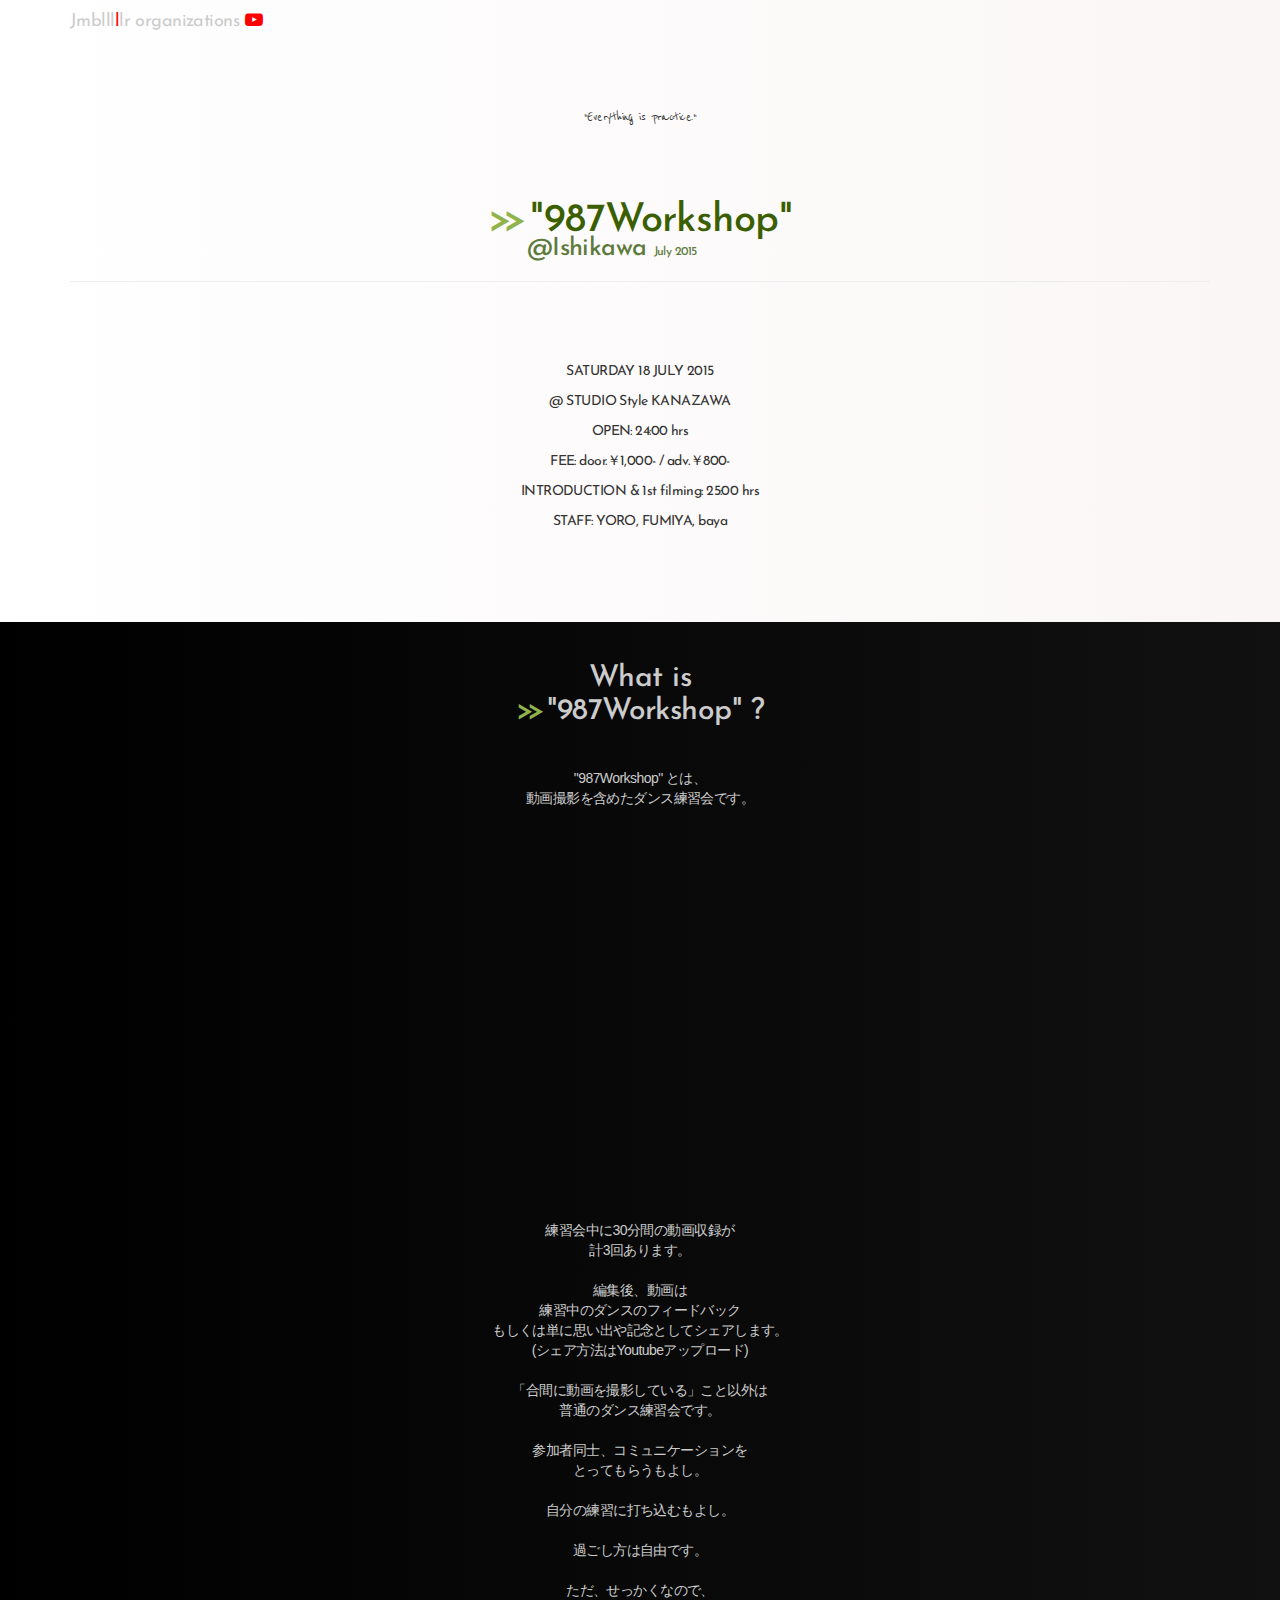
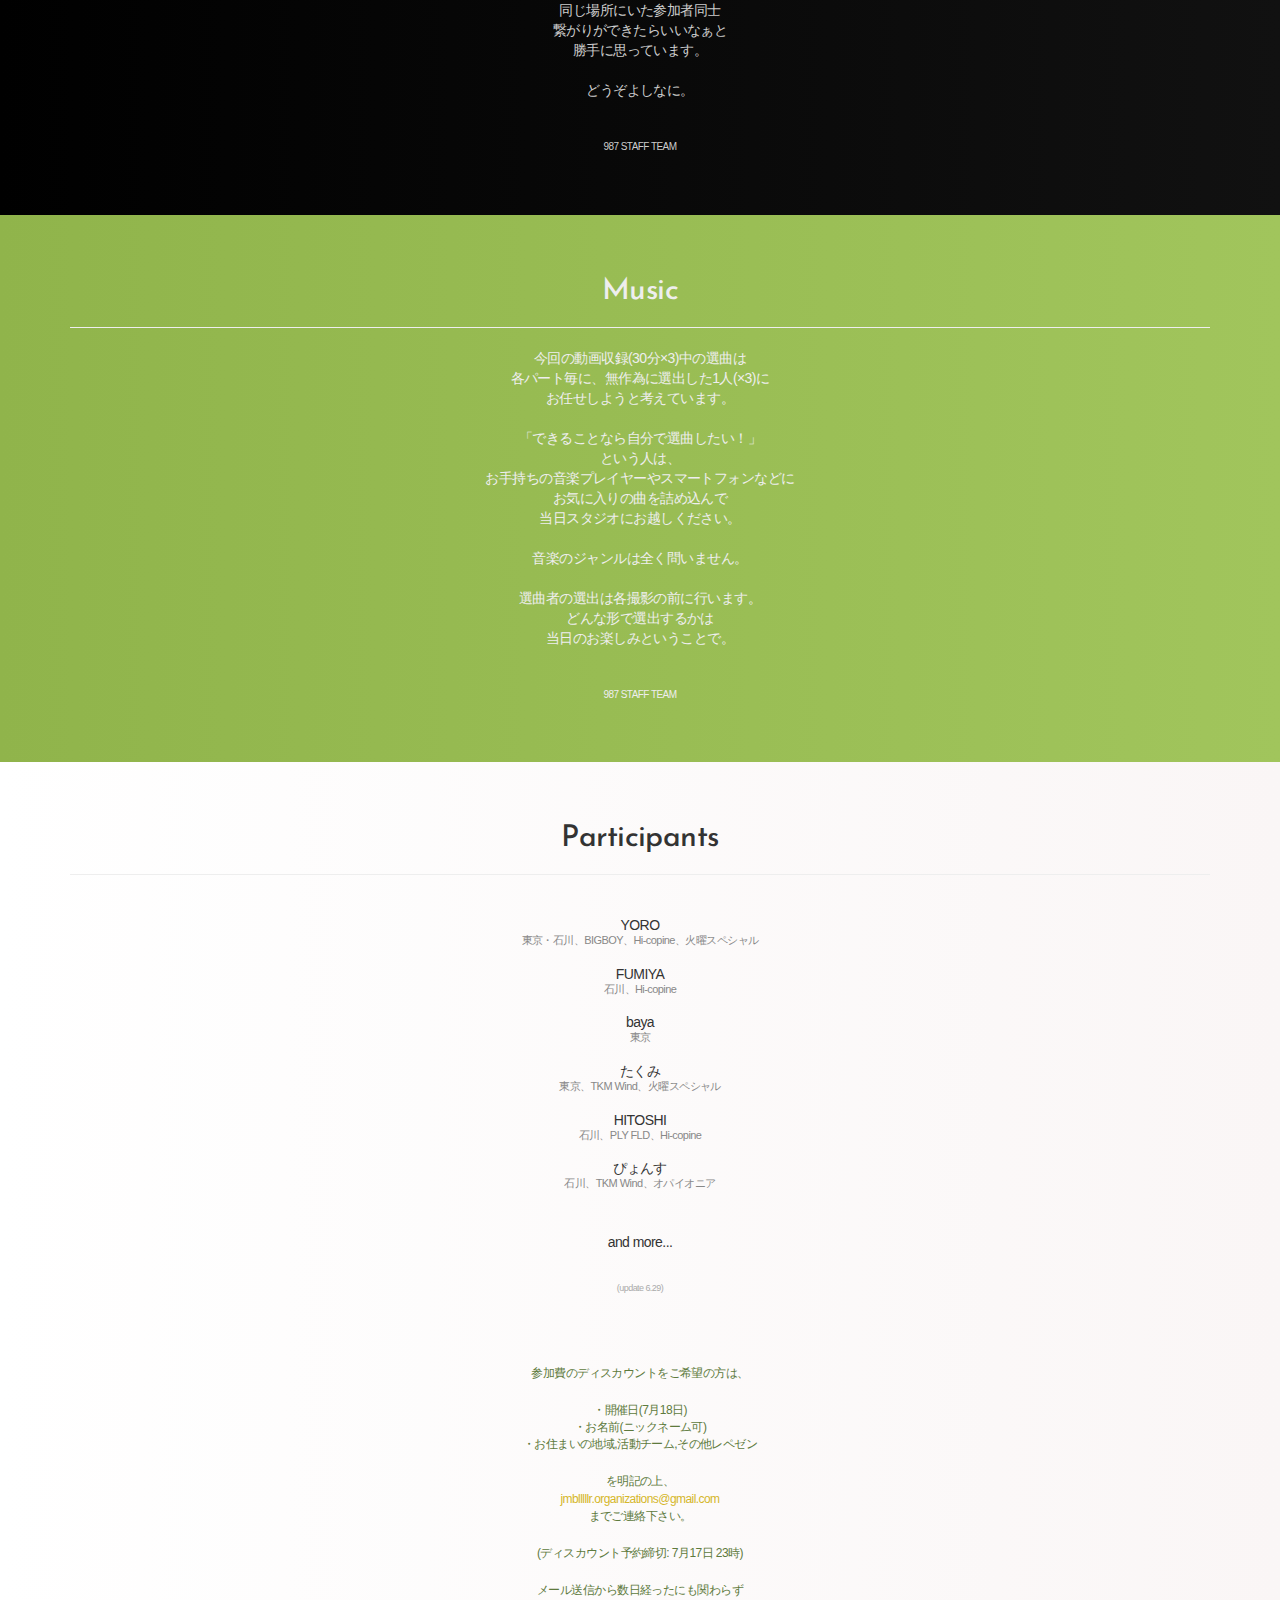
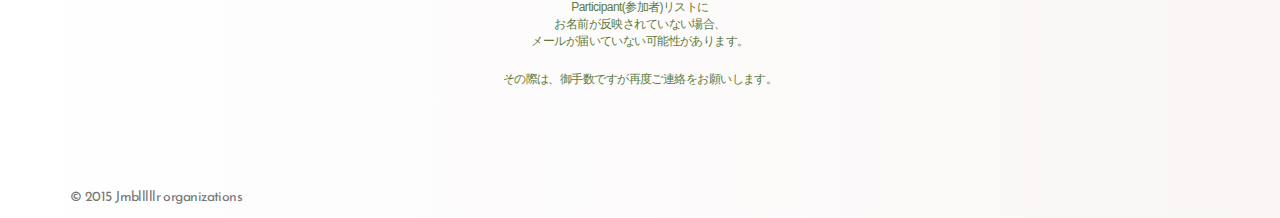
==== index.html @ 5a50b344 "150629" ====
<!DOCTYPE html><html><head><meta name="viewport" content="width-device-width, initial-scale=1, user-scalable=no"><title>&quot;987 Workshop&quot;&nbsp;|&nbsp;Jmblllllr organizations</title><link rel="stylesheet" href="css/main.css"><link href="http://fonts.googleapis.com/css?family=Josefin+Sans" rel="stylesheet" type="text/css"><link href="http://fonts.googleapis.com/css?family=Reenie+Beanie" rel="stylesheet" type="text/css"><link rel="stylesheet" href="//maxcdn.bootstrapcdn.com/font-awesome/4.3.0/css/font-awesome.min.css"><body><div class="nav"><div class="container"><a href="https://www.youtube.com/channel/UCy9WpzE_u7FW1mkBdUQPKEw" target="_blank"><span class="jmblr">Jmblll</span><span class="h-effect">l</span><span class="jmblr">lr organizations&nbsp;</span><span class="h-effect"><i class="fa fa-youtube-play"></i></span></a></div></div><section class="intro"><div class="container"><div class="text-center"><p>"Everything is practice."</p></div></div></section><section class="main"><div class="container"><div class="text-center"><div class="page-header"><h1 class="title1"><span class="grater-than">>></span>&nbsp;"987Workshop"</h1><h1 class="title2">@Ishikawa<span style="font-size: 12px">&nbsp;&nbsp;July 2015</span>&nbsp;&nbsp;&nbsp;&nbsp;&nbsp;&nbsp;&nbsp;&nbsp;&nbsp;&nbsp;&nbsp;&nbsp;&nbsp;</h1></div></div></div></section><section class="overview text-center"><div class="container"><div class="text-center"><p>SATURDAY 18 JULY 2015</p><p>@ STUDIO Style KANAZAWA</p><p>OPEN: 24:00 hrs</p><p>FEE: door.￥1,000- / adv.￥800-</p><p>INTRODUCTION & 1st filming: 25:00 hrs</p><p>STAFF: YORO, FUMIYA, baya</p></div></div></section><section class="about"><div class="container"><div class="text-center"><h2>What is<br><span class="grater-than">>></span> "987Workshop" ?</h2><p>"987Workshop" とは、<br>動画撮影を含めたダンス練習会です。</p><div class="row"><div class="col-md-3 col-sm-3"></div><div class="col-md-6 col-sm-6"><section class="movie"><div class="embed-responsive embed-responsive-16by9"><iframe class="embed-responsive-item" src="//www.youtube.com/embed/CsyxyyUkCqI?rel=0" allowfullscreen></iframe></div></section></div><div class="col-md-3 col-sm-3"></div></div><p>練習会中に30分間の動画収録が<br>計3回あります。<br></p><p>編集後、動画は<br>
練習中のダンスのフィードバック<br>
もしくは単に思い出や記念としてシェアします。<br>
(シェア方法はYoutubeアップロード)</p><p>「合間に動画を撮影している」こと以外は<br>
普通のダンス練習会です。</p><p>参加者同士、コミュニケーションを<br>とってもらうもよし。</p><p>自分の練習に打ち込むもよし。</p><p>過ごし方は自由です。</p><p>ただ、せっかくなので、<br>
同じ場所にいた参加者同士<br>
繋がりができたらいいなぁと<br>
勝手に思っています。</p><p>どうぞよしなに。</p><p style="margin-top: 40px; font-size: 10px">987 STAFF TEAM</p></div></div></section><section class="music"><div class="container"><div class="text-center"><div class="page-header"><h2>Music</h2></div><p>今回の動画収録(30分×3)中の選曲は<br>各パート毎に、無作為に選出した1人(×3)に<br>お任せしようと考えています。</p><p>「できることなら自分で選曲したい！」
<br>という人は、
<br>お手持ちの音楽プレイヤーやスマートフォンなどに
<br>お気に入りの曲を詰め込んで
<br>当日スタジオにお越しください。</p><p>音楽のジャンルは全く問いません。</p><p>選曲者の選出は各撮影の前に行います。
<br>どんな形で選出するかは
<br>当日のお楽しみということで。</p><p style="margin-top: 40px; font-size: 10px">987 STAFF TEAM</p></div></div></section><section class="participants"><div class="container"><div class="text-center"><div class="page-header"><h2>Participants</h2></div><div class="list"><p>YORO<div class="rep">東京・石川、BIGBOY、Hi-copine、火曜スペシャル</div></p><p>FUMIYA<div class="rep">石川、Hi-copine</div></p><p>baya<div class="rep">東京</div></p><p>たくみ<div class="rep">東京、TKM Wind、火曜スペシャル</div></p><p>HITOSHI<div class="rep">石川、PLY FLD、Hi-copine</div></p><p>ぴょんす<div class="rep">石川、TKM Wind、オパイオニア</div></p></div><p class="andmore">and more...</p><p class="update">(update 6.29)</p></div></div></section><section class="discount"><div class="container"><div class="text-center"><div>参加費のディスカウントをご希望の方は、</div><div class="mail">・開催日(7月18日)<br>・お名前(ニックネーム可)<br>・お住まいの地域,活動チーム,その他レペゼン</div><div>を明記の上、</div><div class="mailadd">jmblllllr.organizations@gmail.com</div><div>までご連絡下さい。</div><div class="mail">(ディスカウント予約締切: 7月17日 23時)</div><div>メール送信から数日経ったにも関わらず</div><div>Participant(参加者)リストに</div><div>お名前が反映されていない場合、</div><div>メールが届いていない可能性があります。</div><div class="mail">その際は、御手数ですが再度ご連絡をお願いします。</div></div></div></section><script src="js/jquery.min.js"></script><script src="js/bootstrap.min.js"></script><script src="js/custom.js"></script><footer class="footer"><div class="container"><p class="text-muted">&copy; 2015 Jmblllllr organizations</p></div></footer></body></head></html>
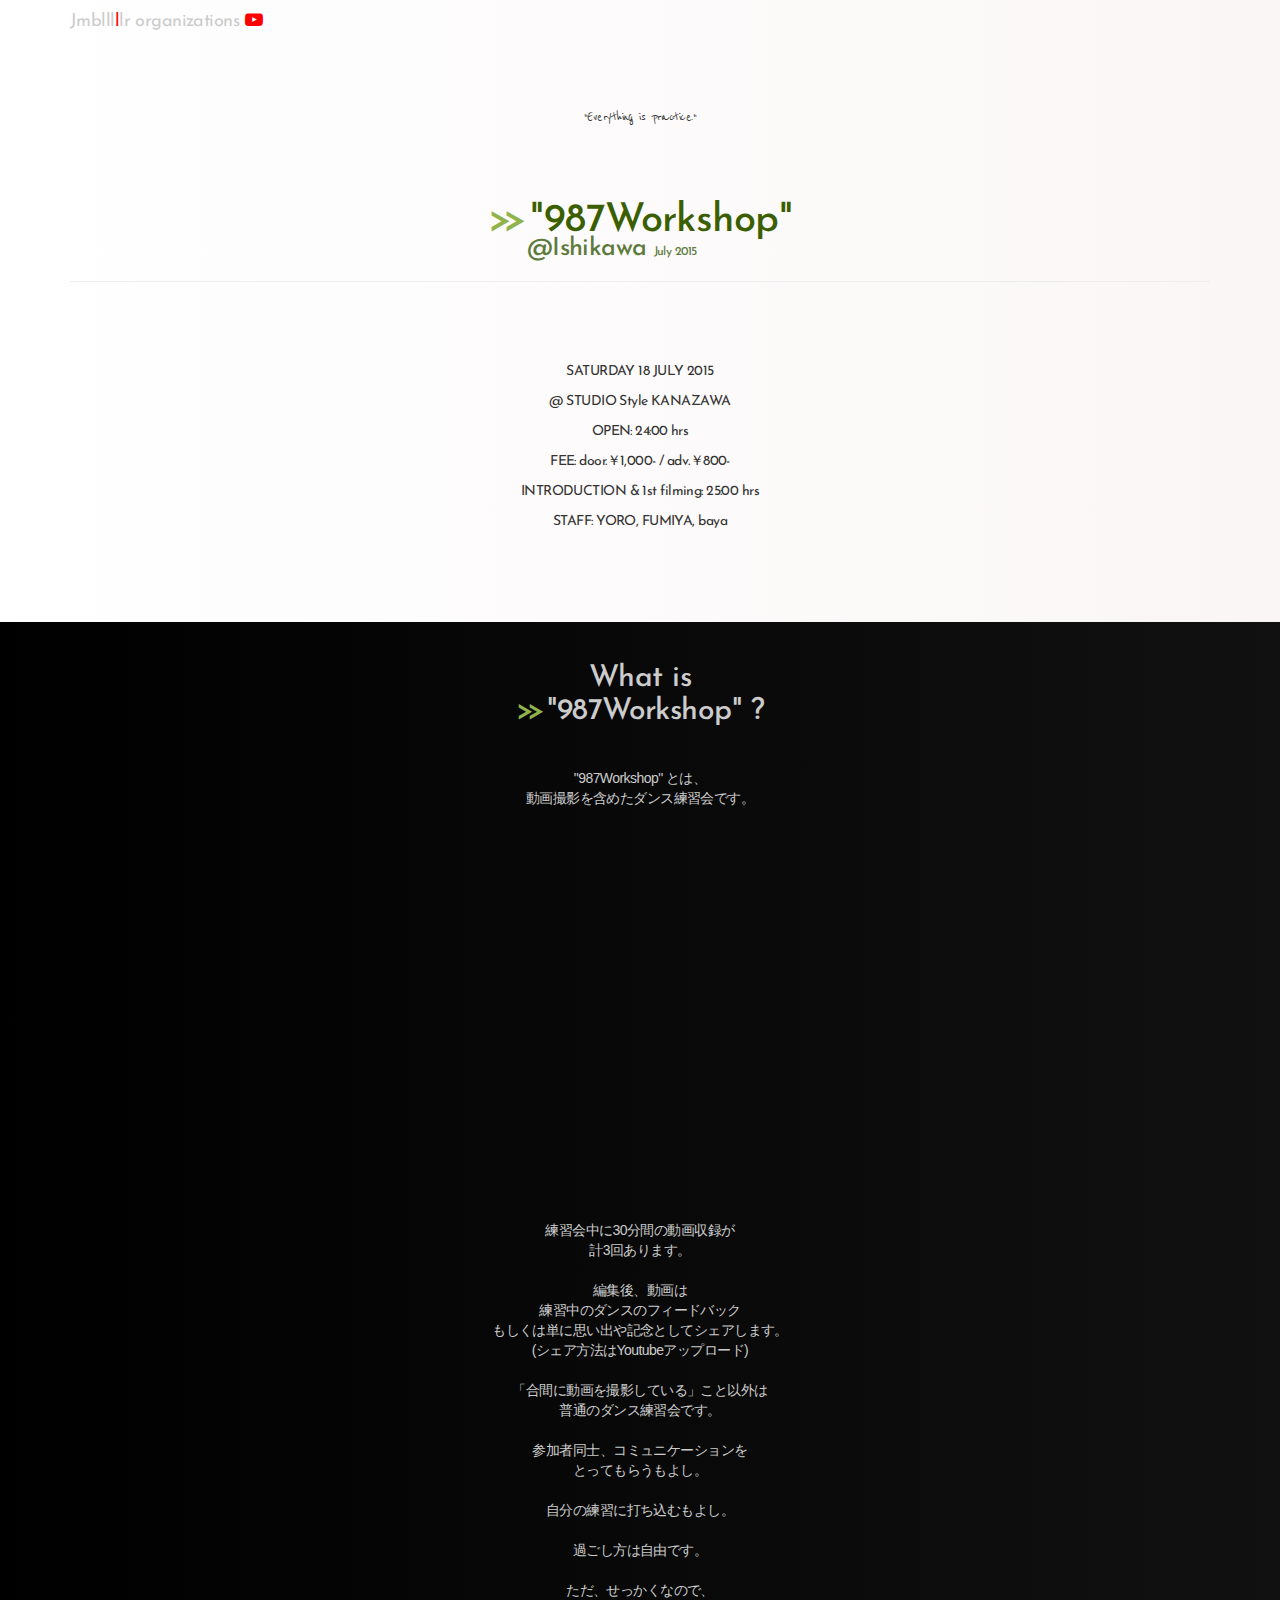
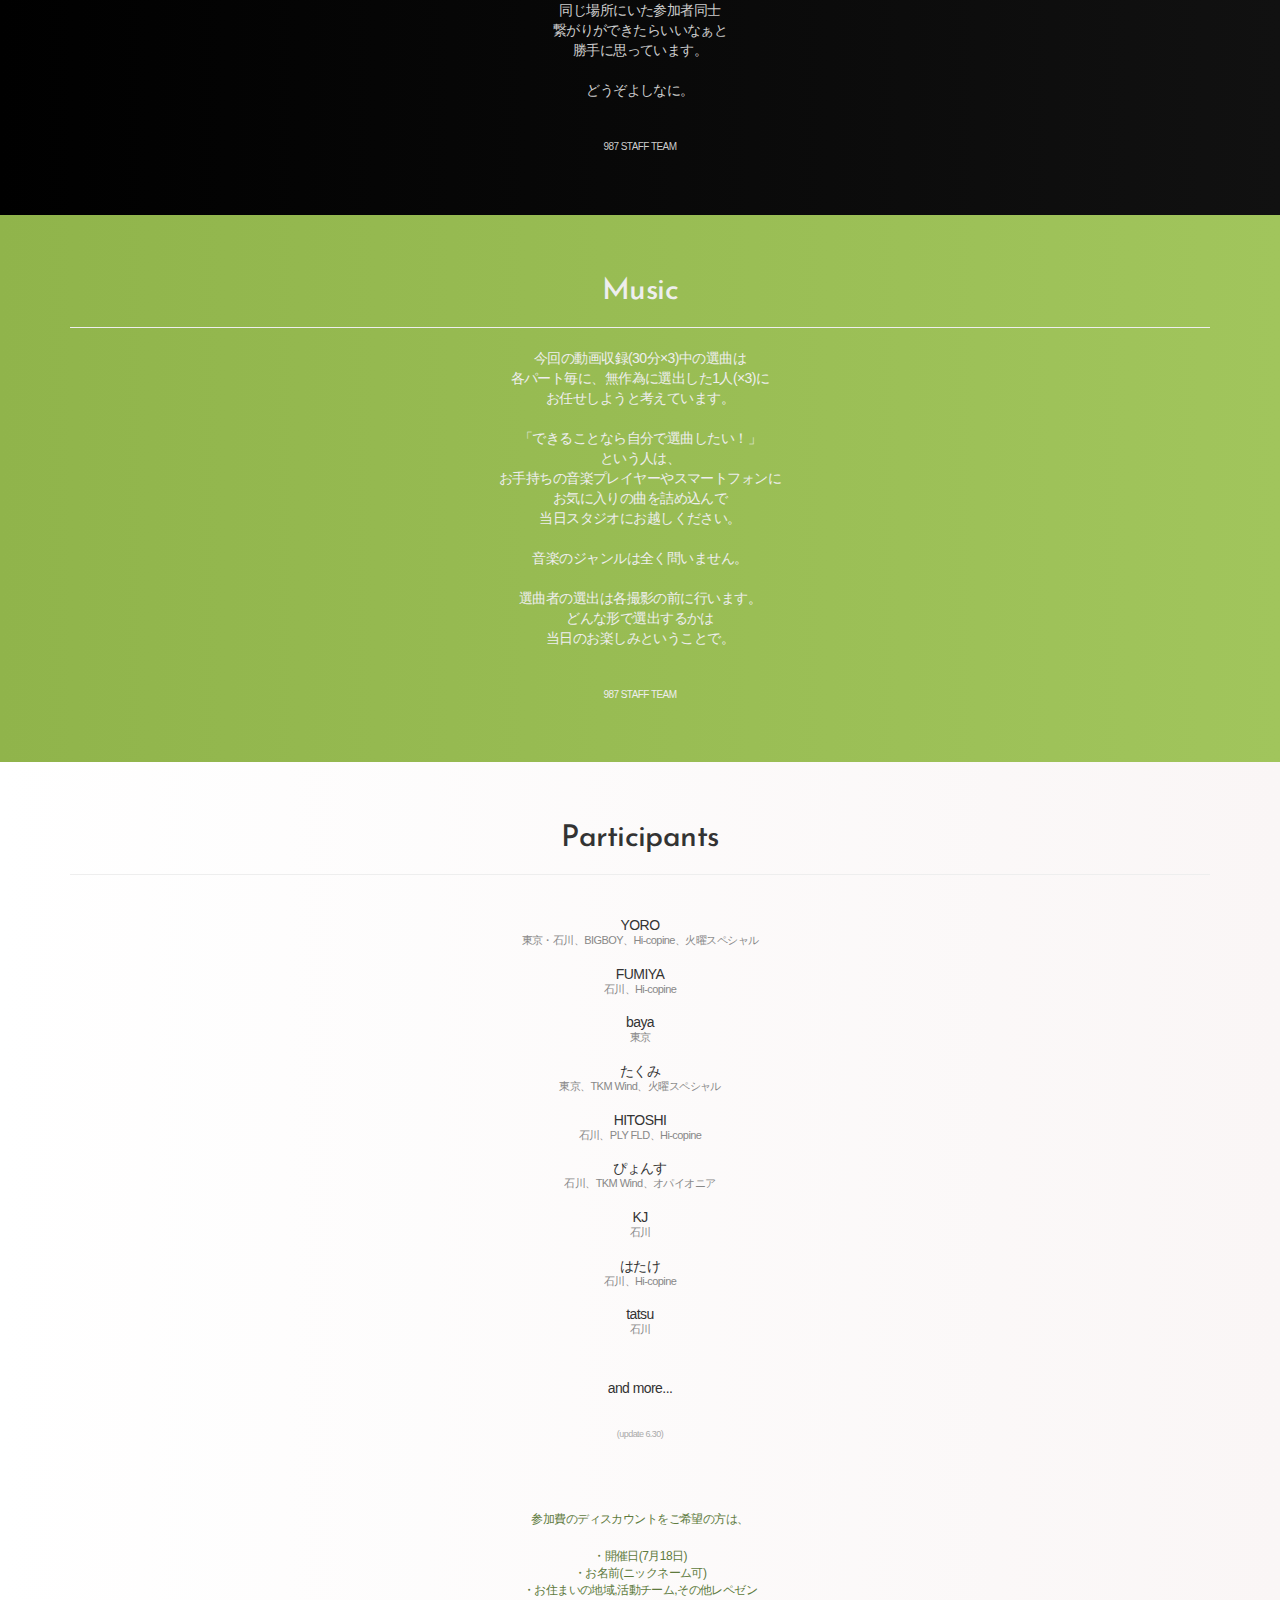
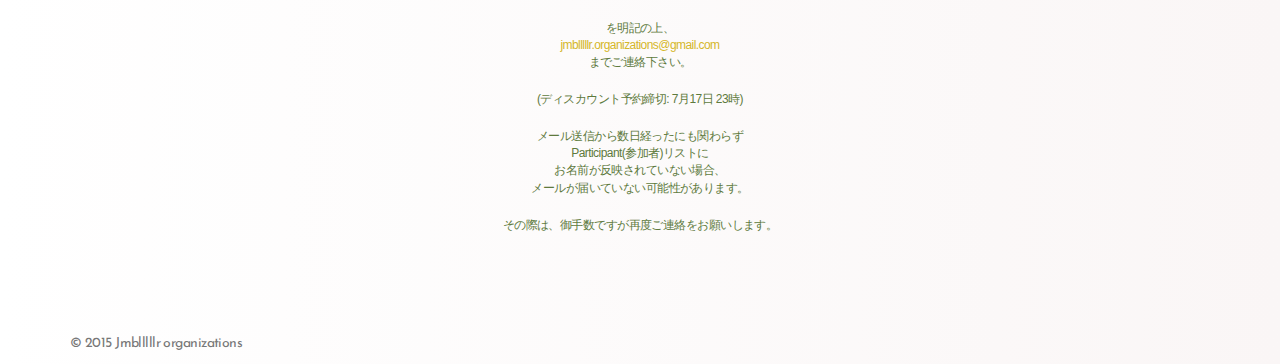
==== commit a66f2141: "150630" ====
--- a/index.html
+++ b/index.html
@@ -7,8 +7,8 @@
 繋がりができたらいいなぁと<br>
 勝手に思っています。</p><p>どうぞよしなに。</p><p style="margin-top: 40px; font-size: 10px">987 STAFF TEAM</p></div></div></section><section class="music"><div class="container"><div class="text-center"><div class="page-header"><h2>Music</h2></div><p>今回の動画収録(30分×3)中の選曲は<br>各パート毎に、無作為に選出した1人(×3)に<br>お任せしようと考えています。</p><p>「できることなら自分で選曲したい！」
 <br>という人は、
-<br>お手持ちの音楽プレイヤーやスマートフォンなどに
+<br>お手持ちの音楽プレイヤーやスマートフォンに
 <br>お気に入りの曲を詰め込んで
 <br>当日スタジオにお越しください。</p><p>音楽のジャンルは全く問いません。</p><p>選曲者の選出は各撮影の前に行います。
 <br>どんな形で選出するかは
-<br>当日のお楽しみということで。</p><p style="margin-top: 40px; font-size: 10px">987 STAFF TEAM</p></div></div></section><section class="participants"><div class="container"><div class="text-center"><div class="page-header"><h2>Participants</h2></div><div class="list"><p>YORO<div class="rep">東京・石川、BIGBOY、Hi-copine、火曜スペシャル</div></p><p>FUMIYA<div class="rep">石川、Hi-copine</div></p><p>baya<div class="rep">東京</div></p><p>たくみ<div class="rep">東京、TKM Wind、火曜スペシャル</div></p><p>HITOSHI<div class="rep">石川、PLY FLD、Hi-copine</div></p><p>ぴょんす<div class="rep">石川、TKM Wind、オパイオニア</div></p></div><p class="andmore">and more...</p><p class="update">(update 6.29)</p></div></div></section><section class="discount"><div class="container"><div class="text-center"><div>参加費のディスカウントをご希望の方は、</div><div class="mail">・開催日(7月18日)<br>・お名前(ニックネーム可)<br>・お住まいの地域,活動チーム,その他レペゼン</div><div>を明記の上、</div><div class="mailadd">jmblllllr.organizations@gmail.com</div><div>までご連絡下さい。</div><div class="mail">(ディスカウント予約締切: 7月17日 23時)</div><div>メール送信から数日経ったにも関わらず</div><div>Participant(参加者)リストに</div><div>お名前が反映されていない場合、</div><div>メールが届いていない可能性があります。</div><div class="mail">その際は、御手数ですが再度ご連絡をお願いします。</div></div></div></section><script src="js/jquery.min.js"></script><script src="js/bootstrap.min.js"></script><script src="js/custom.js"></script><footer class="footer"><div class="container"><p class="text-muted">&copy; 2015 Jmblllllr organizations</p></div></footer></body></head></html>+<br>当日のお楽しみということで。</p><p style="margin-top: 40px; font-size: 10px">987 STAFF TEAM</p></div></div></section><section class="participants"><div class="container"><div class="text-center"><div class="page-header"><h2>Participants</h2></div><div class="list"><p>YORO<div class="rep">東京・石川、BIGBOY、Hi-copine、火曜スペシャル</div></p><p>FUMIYA<div class="rep">石川、Hi-copine</div></p><p>baya<div class="rep">東京</div></p><p>たくみ<div class="rep">東京、TKM Wind、火曜スペシャル</div></p><p>HITOSHI<div class="rep">石川、PLY FLD、Hi-copine</div></p><p>ぴょんす<div class="rep">石川、TKM Wind、オパイオニア</div></p><p>KJ<div class="rep">石川</div></p><p>はたけ<div class="rep">石川、Hi-copine</div></p><p>tatsu<div class="rep">石川</div></p></div><p class="andmore">and more...</p><p class="update">(update 6.30)</p></div></div></section><section class="discount"><div class="container"><div class="text-center"><div>参加費のディスカウントをご希望の方は、</div><div class="mail">・開催日(7月18日)<br>・お名前(ニックネーム可)<br>・お住まいの地域,活動チーム,その他レペゼン</div><div>を明記の上、</div><div class="mailadd">jmblllllr.organizations@gmail.com</div><div>までご連絡下さい。</div><div class="mail">(ディスカウント予約締切: 7月17日 23時)</div><div>メール送信から数日経ったにも関わらず</div><div>Participant(参加者)リストに</div><div>お名前が反映されていない場合、</div><div>メールが届いていない可能性があります。</div><div class="mail">その際は、御手数ですが再度ご連絡をお願いします。</div></div></div></section><script src="js/jquery.min.js"></script><script src="js/bootstrap.min.js"></script><script src="js/custom.js"></script><footer class="footer"><div class="container"><p class="text-muted">&copy; 2015 Jmblllllr organizations</p></div></footer></body></head></html>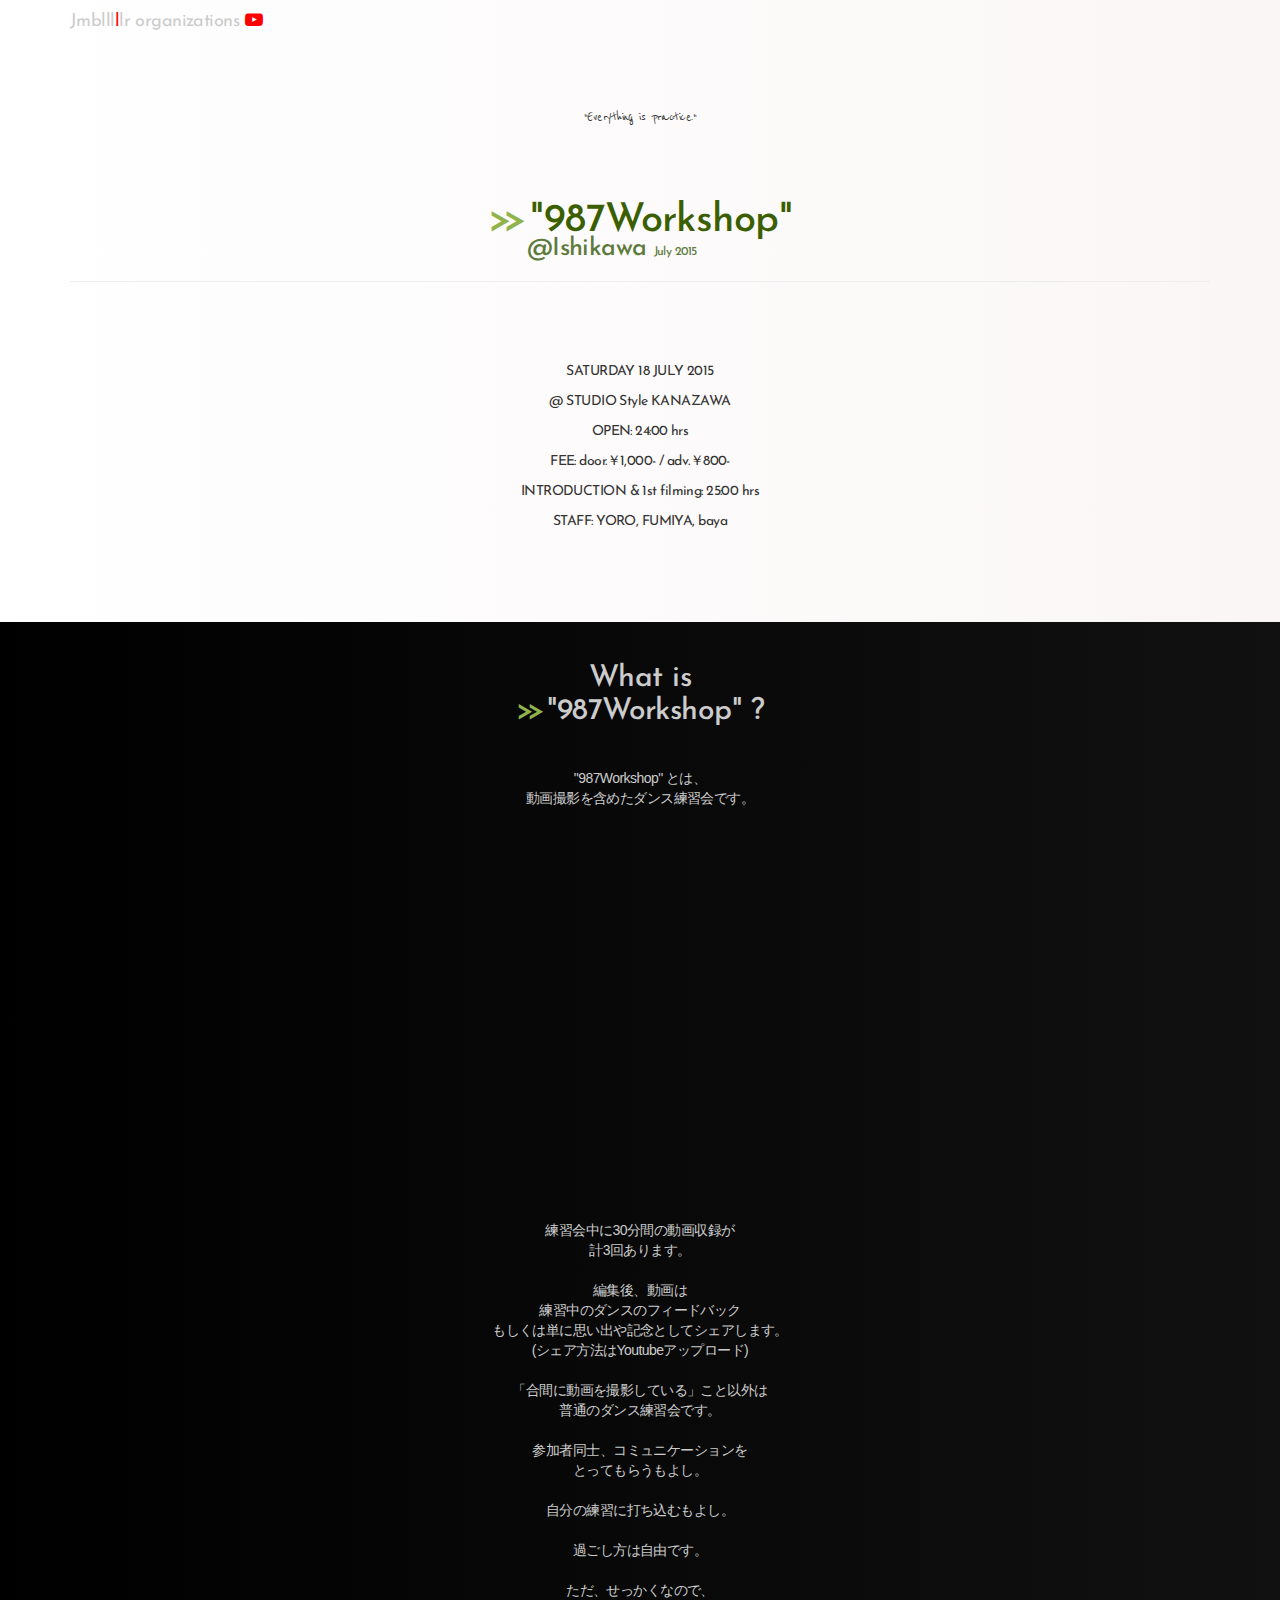
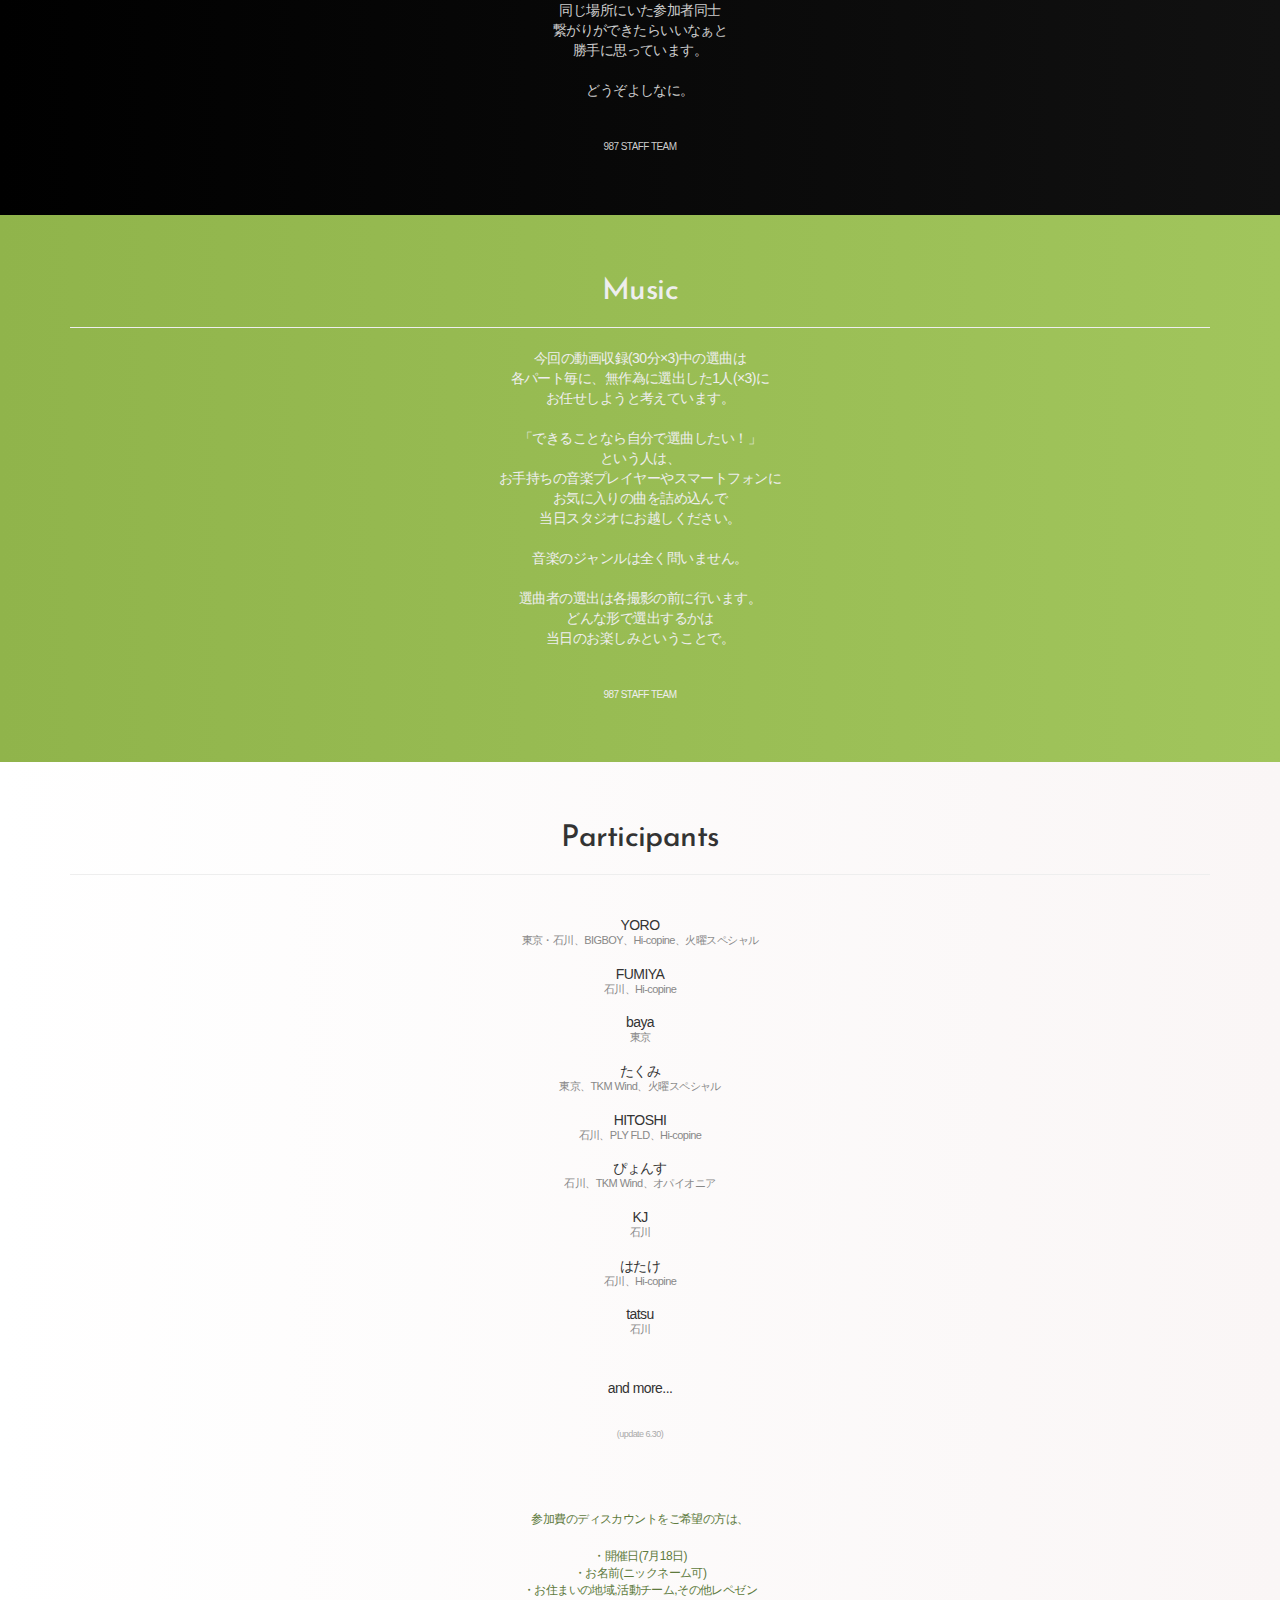
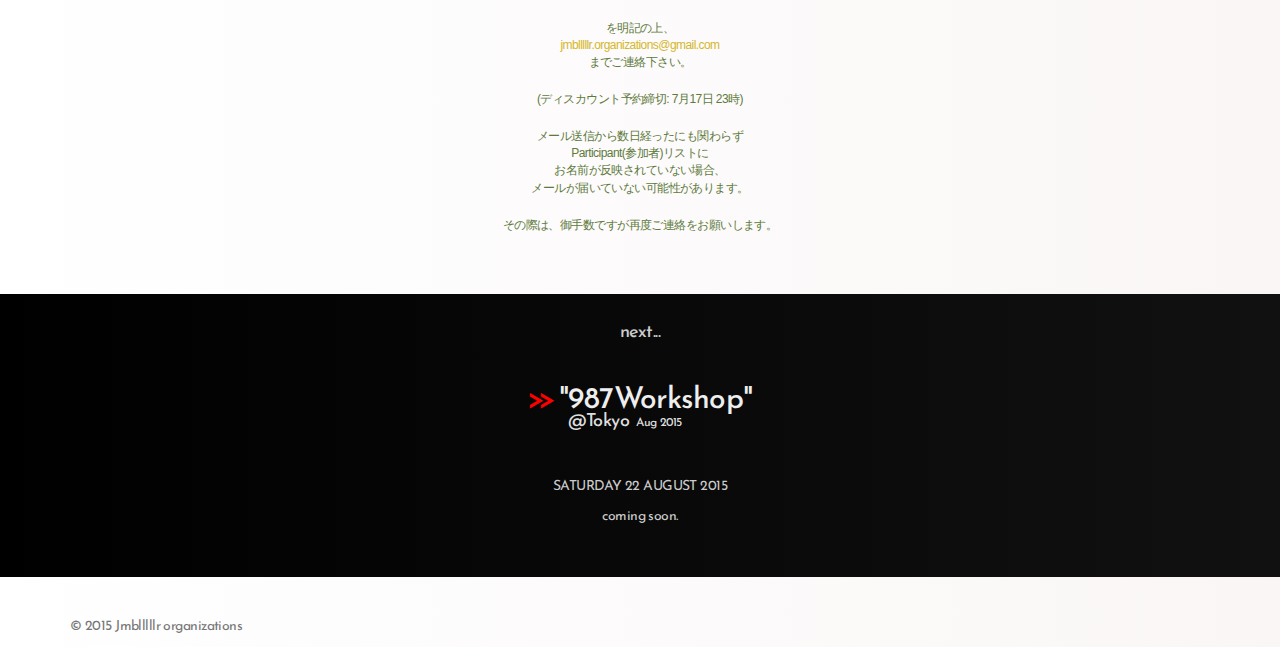
==== commit 9cd8e112: "150701" ====
--- a/index.html
+++ b/index.html
@@ -11,4 +11,4 @@
 <br>お気に入りの曲を詰め込んで
 <br>当日スタジオにお越しください。</p><p>音楽のジャンルは全く問いません。</p><p>選曲者の選出は各撮影の前に行います。
 <br>どんな形で選出するかは
-<br>当日のお楽しみということで。</p><p style="margin-top: 40px; font-size: 10px">987 STAFF TEAM</p></div></div></section><section class="participants"><div class="container"><div class="text-center"><div class="page-header"><h2>Participants</h2></div><div class="list"><p>YORO<div class="rep">東京・石川、BIGBOY、Hi-copine、火曜スペシャル</div></p><p>FUMIYA<div class="rep">石川、Hi-copine</div></p><p>baya<div class="rep">東京</div></p><p>たくみ<div class="rep">東京、TKM Wind、火曜スペシャル</div></p><p>HITOSHI<div class="rep">石川、PLY FLD、Hi-copine</div></p><p>ぴょんす<div class="rep">石川、TKM Wind、オパイオニア</div></p><p>KJ<div class="rep">石川</div></p><p>はたけ<div class="rep">石川、Hi-copine</div></p><p>tatsu<div class="rep">石川</div></p></div><p class="andmore">and more...</p><p class="update">(update 6.30)</p></div></div></section><section class="discount"><div class="container"><div class="text-center"><div>参加費のディスカウントをご希望の方は、</div><div class="mail">・開催日(7月18日)<br>・お名前(ニックネーム可)<br>・お住まいの地域,活動チーム,その他レペゼン</div><div>を明記の上、</div><div class="mailadd">jmblllllr.organizations@gmail.com</div><div>までご連絡下さい。</div><div class="mail">(ディスカウント予約締切: 7月17日 23時)</div><div>メール送信から数日経ったにも関わらず</div><div>Participant(参加者)リストに</div><div>お名前が反映されていない場合、</div><div>メールが届いていない可能性があります。</div><div class="mail">その際は、御手数ですが再度ご連絡をお願いします。</div></div></div></section><script src="js/jquery.min.js"></script><script src="js/bootstrap.min.js"></script><script src="js/custom.js"></script><footer class="footer"><div class="container"><p class="text-muted">&copy; 2015 Jmblllllr organizations</p></div></footer></body></head></html>+<br>当日のお楽しみということで。</p><p style="margin-top: 40px; font-size: 10px">987 STAFF TEAM</p></div></div></section><section class="participants"><div class="container"><div class="text-center"><div class="page-header"><h2>Participants</h2></div><div class="list"><p>YORO<div class="rep">東京・石川、BIGBOY、Hi-copine、火曜スペシャル</div></p><p>FUMIYA<div class="rep">石川、Hi-copine</div></p><p>baya<div class="rep">東京</div></p><p>たくみ<div class="rep">東京、TKM Wind、火曜スペシャル</div></p><p>HITOSHI<div class="rep">石川、PLY FLD、Hi-copine</div></p><p>ぴょんす<div class="rep">石川、TKM Wind、オパイオニア</div></p><p>KJ<div class="rep">石川</div></p><p>はたけ<div class="rep">石川、Hi-copine</div></p><p>tatsu<div class="rep">石川</div></p></div><p class="andmore">and more...</p><p class="update">(update 6.30)</p></div></div></section><section class="discount"><div class="container"><div class="text-center"><div>参加費のディスカウントをご希望の方は、</div><div class="mail">・開催日(7月18日)<br>・お名前(ニックネーム可)<br>・お住まいの地域,活動チーム,その他レペゼン</div><div>を明記の上、</div><div class="mailadd">jmblllllr.organizations@gmail.com</div><div>までご連絡下さい。</div><div class="mail">(ディスカウント予約締切: 7月17日 23時)</div><div>メール送信から数日経ったにも関わらず</div><div>Participant(参加者)リストに</div><div>お名前が反映されていない場合、</div><div>メールが届いていない可能性があります。</div><div class="mail">その際は、御手数ですが再度ご連絡をお願いします。</div></div></div></section><section class="next"><div class="container"><div class="text-center"><h4>next...</h4><h1 class="title1"><span class="grater-than">>></span>&nbsp;"987Workshop"</h1><h1 class="title2">@Tokyo<span style="font-size: 12px">&nbsp;&nbsp;Aug 2015</span>&nbsp;&nbsp;&nbsp;&nbsp;&nbsp;&nbsp;&nbsp;&nbsp;&nbsp;&nbsp;&nbsp;&nbsp;&nbsp;</h1><p>SATURDAY 22 AUGUST 2015</p><p>coming soon.</p></div></div></section><script src="js/jquery.min.js"></script><script src="js/bootstrap.min.js"></script><script src="js/custom.js"></script><footer class="footer"><div class="container"><p class="text-muted">&copy; 2015 Jmblllllr organizations</p></div></footer></body></head></html>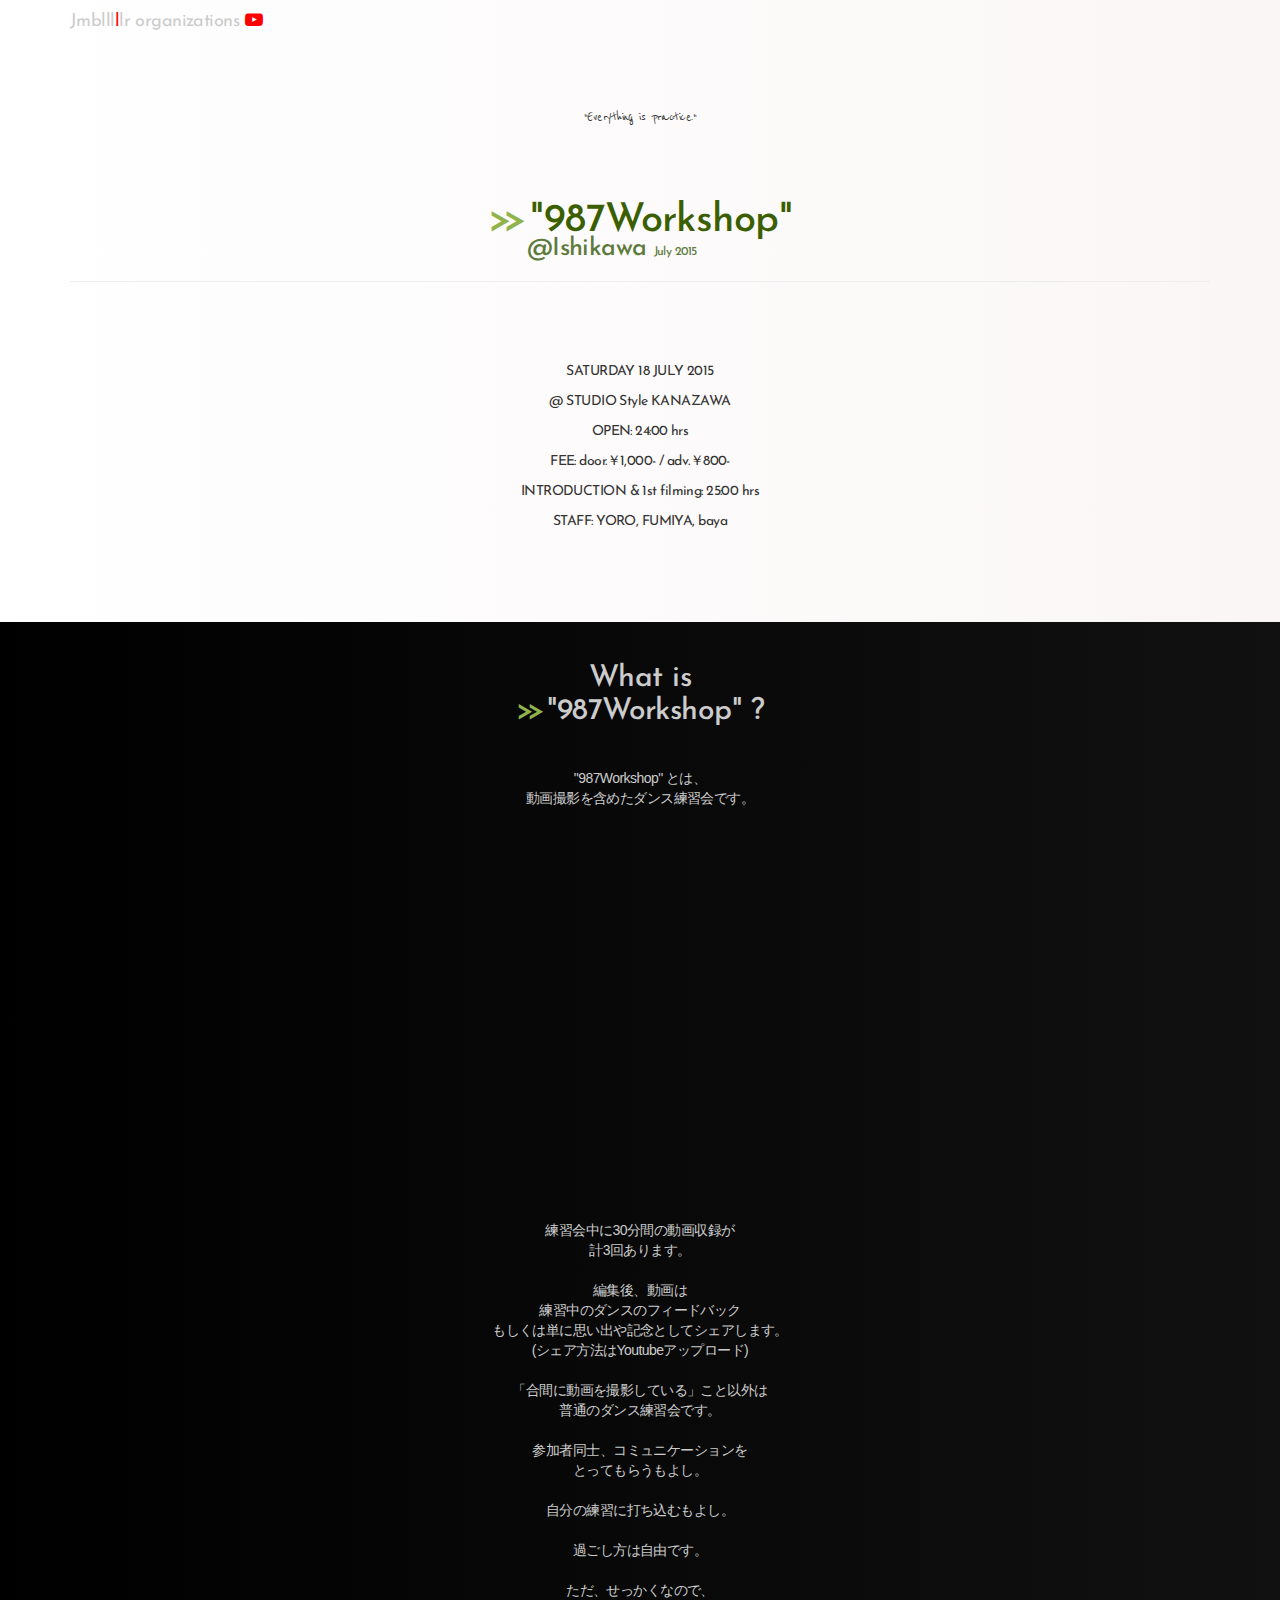
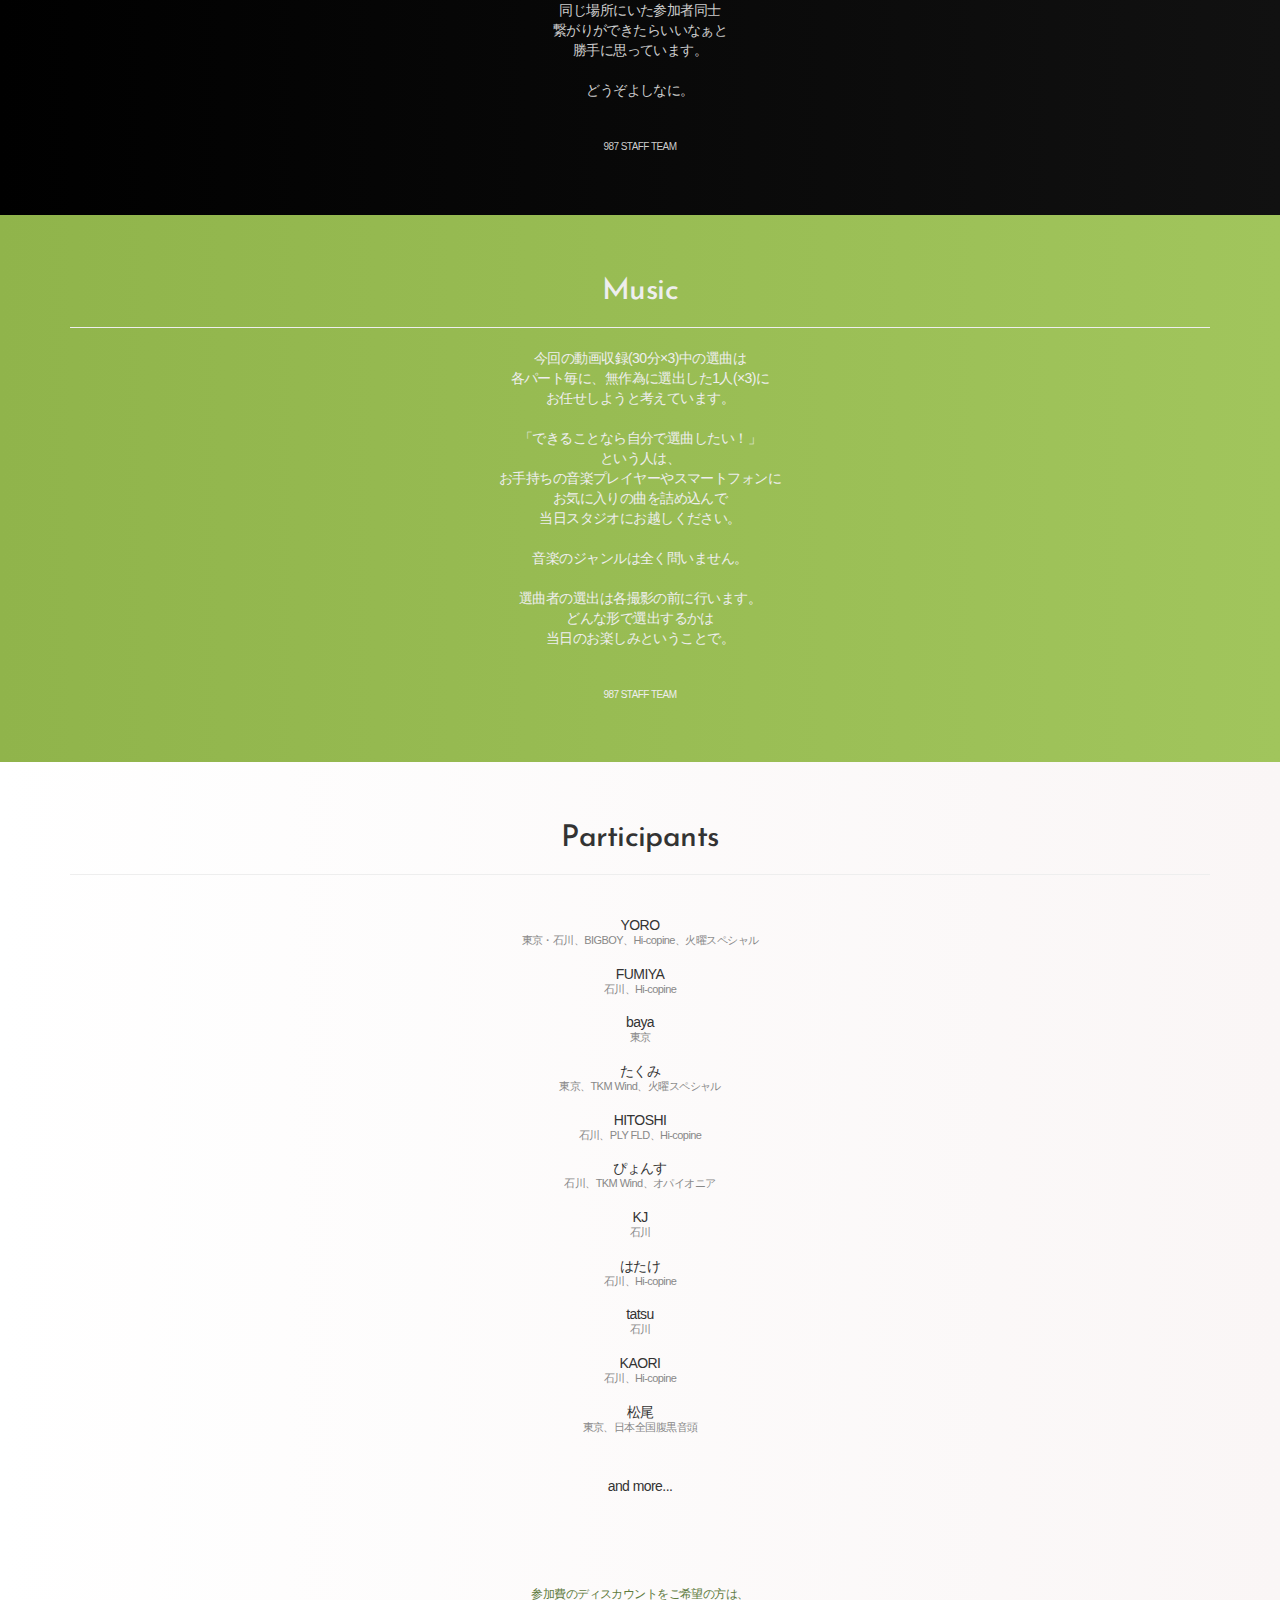
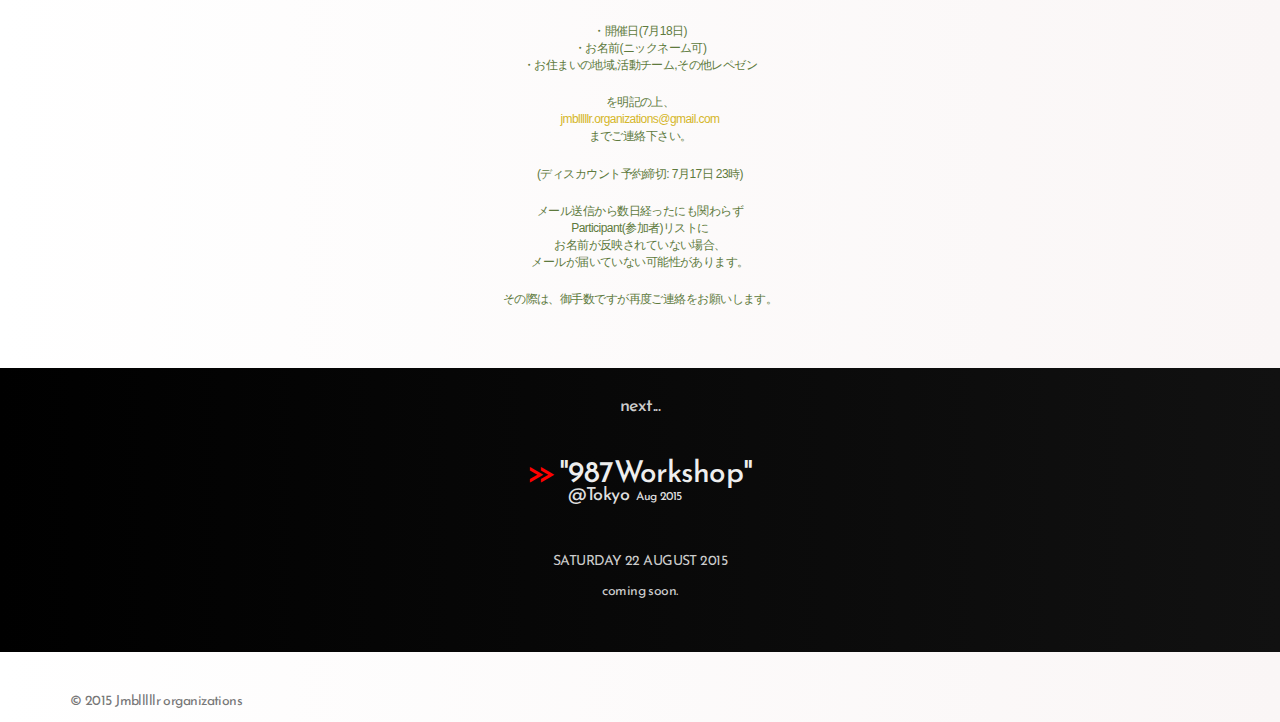
==== commit 524d3198: "150714" ====
--- a/index.html
+++ b/index.html
@@ -11,4 +11,4 @@
 <br>お気に入りの曲を詰め込んで
 <br>当日スタジオにお越しください。</p><p>音楽のジャンルは全く問いません。</p><p>選曲者の選出は各撮影の前に行います。
 <br>どんな形で選出するかは
-<br>当日のお楽しみということで。</p><p style="margin-top: 40px; font-size: 10px">987 STAFF TEAM</p></div></div></section><section class="participants"><div class="container"><div class="text-center"><div class="page-header"><h2>Participants</h2></div><div class="list"><p>YORO<div class="rep">東京・石川、BIGBOY、Hi-copine、火曜スペシャル</div></p><p>FUMIYA<div class="rep">石川、Hi-copine</div></p><p>baya<div class="rep">東京</div></p><p>たくみ<div class="rep">東京、TKM Wind、火曜スペシャル</div></p><p>HITOSHI<div class="rep">石川、PLY FLD、Hi-copine</div></p><p>ぴょんす<div class="rep">石川、TKM Wind、オパイオニア</div></p><p>KJ<div class="rep">石川</div></p><p>はたけ<div class="rep">石川、Hi-copine</div></p><p>tatsu<div class="rep">石川</div></p></div><p class="andmore">and more...</p><p class="update">(update 6.30)</p></div></div></section><section class="discount"><div class="container"><div class="text-center"><div>参加費のディスカウントをご希望の方は、</div><div class="mail">・開催日(7月18日)<br>・お名前(ニックネーム可)<br>・お住まいの地域,活動チーム,その他レペゼン</div><div>を明記の上、</div><div class="mailadd">jmblllllr.organizations@gmail.com</div><div>までご連絡下さい。</div><div class="mail">(ディスカウント予約締切: 7月17日 23時)</div><div>メール送信から数日経ったにも関わらず</div><div>Participant(参加者)リストに</div><div>お名前が反映されていない場合、</div><div>メールが届いていない可能性があります。</div><div class="mail">その際は、御手数ですが再度ご連絡をお願いします。</div></div></div></section><section class="next"><div class="container"><div class="text-center"><h4>next...</h4><h1 class="title1"><span class="grater-than">>></span>&nbsp;"987Workshop"</h1><h1 class="title2">@Tokyo<span style="font-size: 12px">&nbsp;&nbsp;Aug 2015</span>&nbsp;&nbsp;&nbsp;&nbsp;&nbsp;&nbsp;&nbsp;&nbsp;&nbsp;&nbsp;&nbsp;&nbsp;&nbsp;</h1><p>SATURDAY 22 AUGUST 2015</p><p>coming soon.</p></div></div></section><script src="js/jquery.min.js"></script><script src="js/bootstrap.min.js"></script><script src="js/custom.js"></script><footer class="footer"><div class="container"><p class="text-muted">&copy; 2015 Jmblllllr organizations</p></div></footer></body></head></html>+<br>当日のお楽しみということで。</p><p style="margin-top: 40px; font-size: 10px">987 STAFF TEAM</p></div></div></section><section class="participants"><div class="container"><div class="text-center"><div class="page-header"><h2>Participants</h2></div><div class="list"><p>YORO<div class="rep">東京・石川、BIGBOY、Hi-copine、火曜スペシャル</div></p><p>FUMIYA<div class="rep">石川、Hi-copine</div></p><p>baya<div class="rep">東京</div></p><p>たくみ<div class="rep">東京、TKM Wind、火曜スペシャル</div></p><p>HITOSHI<div class="rep">石川、PLY FLD、Hi-copine</div></p><p>ぴょんす<div class="rep">石川、TKM Wind、オパイオニア</div></p><p>KJ<div class="rep">石川</div></p><p>はたけ<div class="rep">石川、Hi-copine</div></p><p>tatsu<div class="rep">石川</div></p><p>KAORI<div class="rep">石川、Hi-copine</div></p><p>松尾<div class="rep">東京、日本全国腹黒音頭</div></p></div><p class="andmore">and more...</p></div></div></section><section class="discount"><div class="container"><div class="text-center"><div>参加費のディスカウントをご希望の方は、</div><div class="mail">・開催日(7月18日)<br>・お名前(ニックネーム可)<br>・お住まいの地域,活動チーム,その他レペゼン</div><div>を明記の上、</div><div class="mailadd">jmblllllr.organizations@gmail.com</div><div>までご連絡下さい。</div><div class="mail">(ディスカウント予約締切: 7月17日 23時)</div><div>メール送信から数日経ったにも関わらず</div><div>Participant(参加者)リストに</div><div>お名前が反映されていない場合、</div><div>メールが届いていない可能性があります。</div><div class="mail">その際は、御手数ですが再度ご連絡をお願いします。</div></div></div></section><section class="next"><div class="container"><div class="text-center"><h4>next...</h4><h1 class="title1"><span class="grater-than">>></span>&nbsp;"987Workshop"</h1><h1 class="title2">@Tokyo<span style="font-size: 12px">&nbsp;&nbsp;Aug 2015</span>&nbsp;&nbsp;&nbsp;&nbsp;&nbsp;&nbsp;&nbsp;&nbsp;&nbsp;&nbsp;&nbsp;&nbsp;&nbsp;</h1><p>SATURDAY 22 AUGUST 2015</p><p>coming soon.</p></div></div></section><script src="js/jquery.min.js"></script><script src="js/bootstrap.min.js"></script><script src="js/custom.js"></script><footer class="footer"><div class="container"><p class="text-muted">&copy; 2015 Jmblllllr organizations</p></div></footer></body></head></html>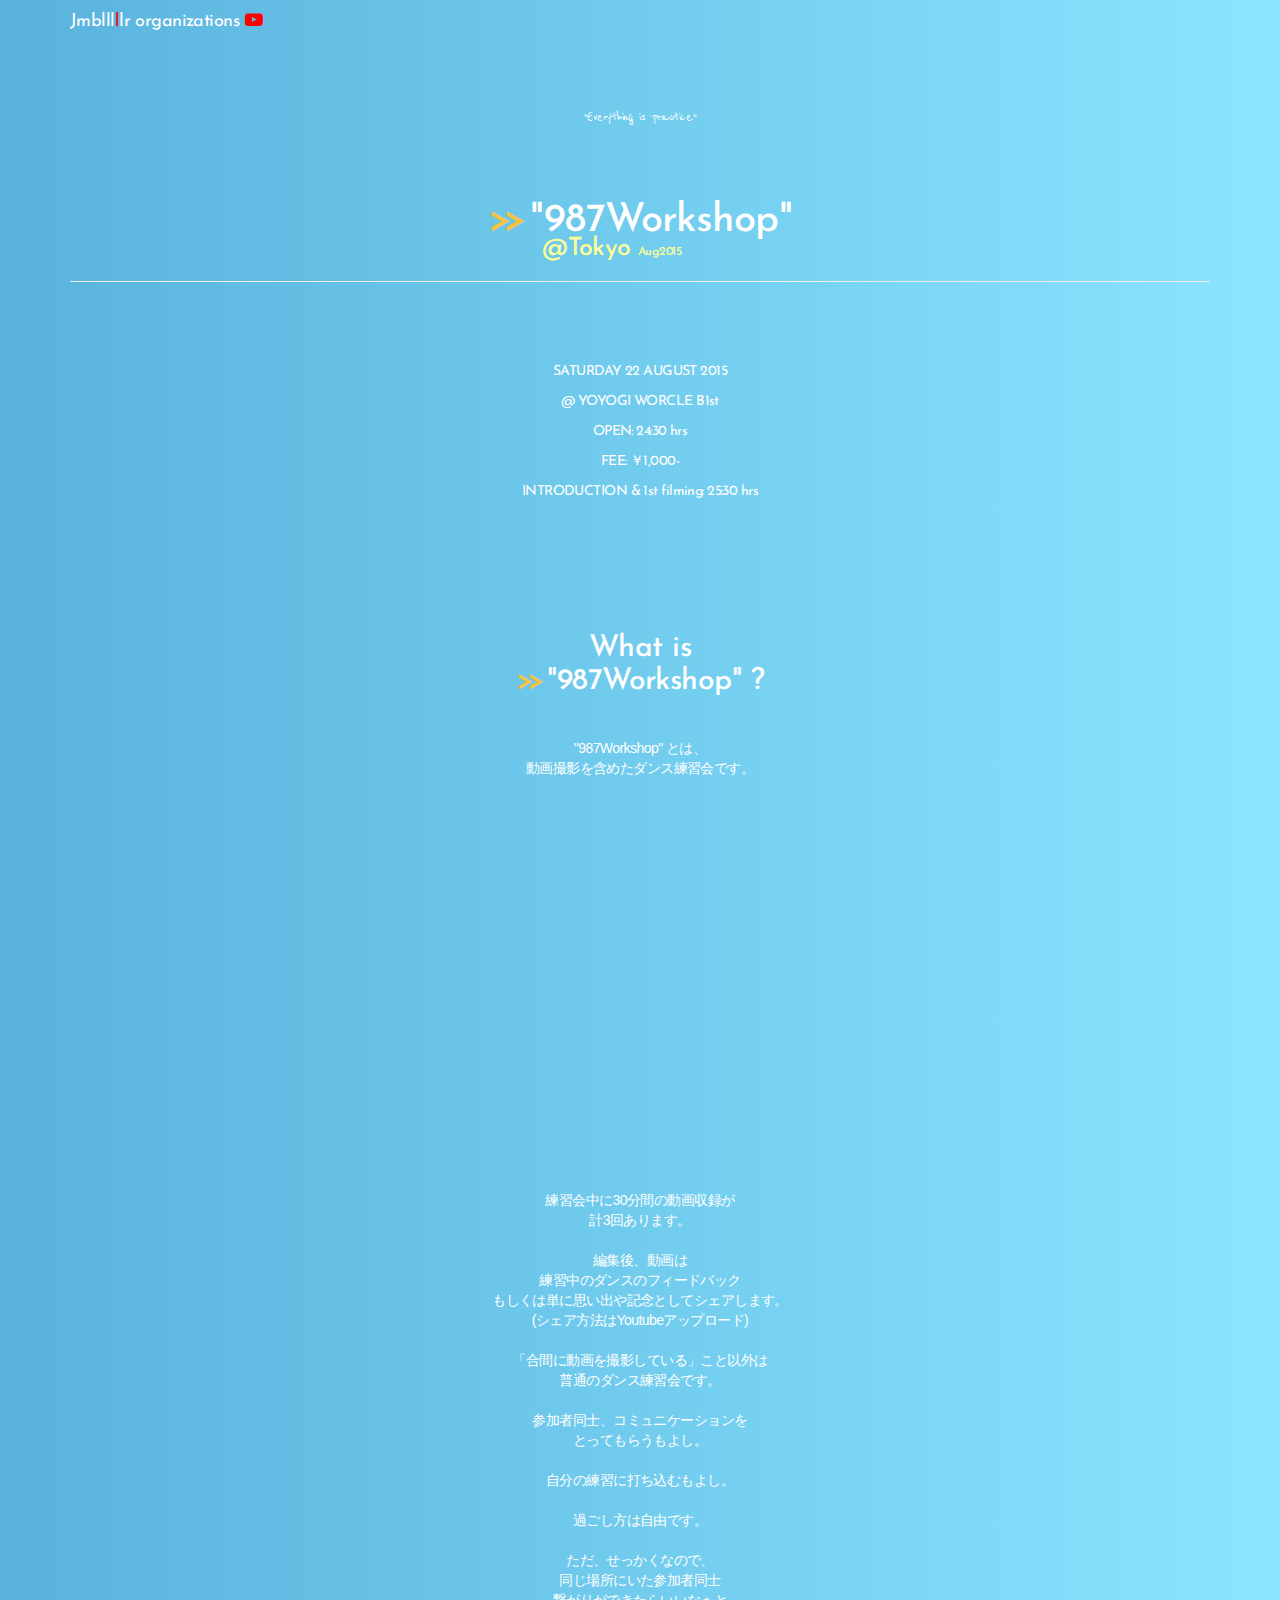
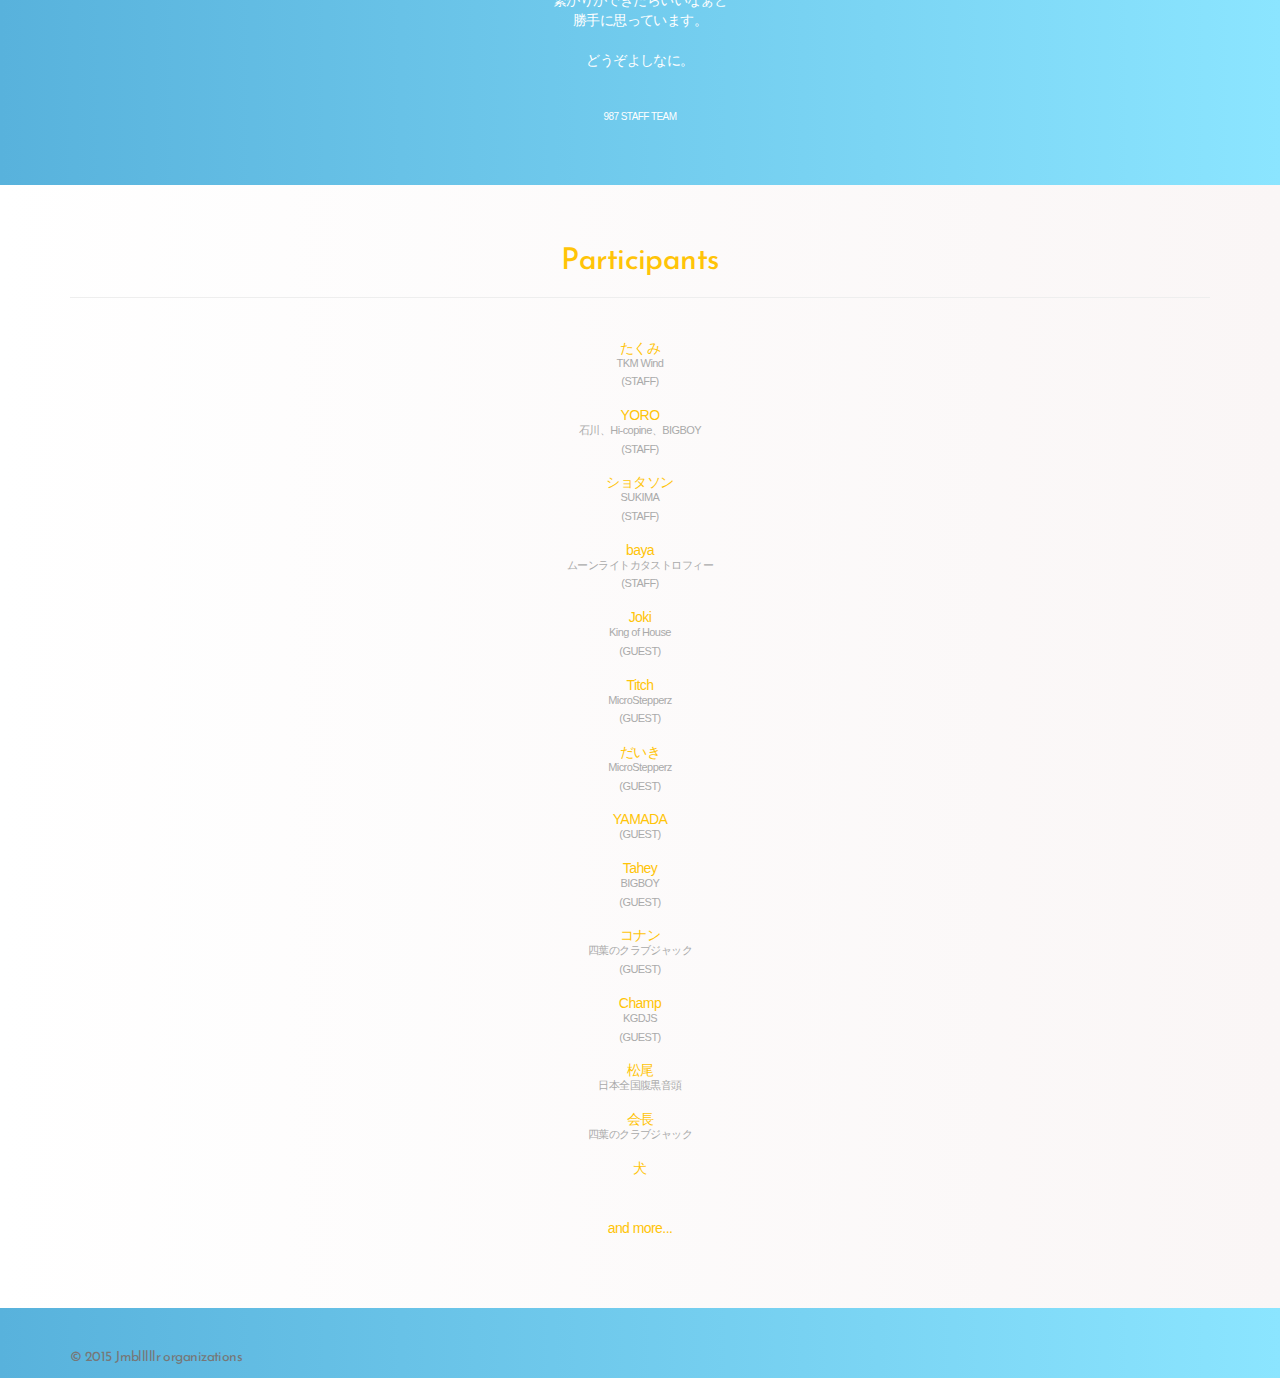
==== commit 742bb30a: "150807" ====
--- a/index.html
+++ b/index.html
@@ -1,14 +1,8 @@
-<!DOCTYPE html><html><head><meta name="viewport" content="width-device-width, initial-scale=1, user-scalable=no"><title>&quot;987 Workshop&quot;&nbsp;|&nbsp;Jmblllllr organizations</title><link rel="stylesheet" href="css/main.css"><link href="http://fonts.googleapis.com/css?family=Josefin+Sans" rel="stylesheet" type="text/css"><link href="http://fonts.googleapis.com/css?family=Reenie+Beanie" rel="stylesheet" type="text/css"><link rel="stylesheet" href="//maxcdn.bootstrapcdn.com/font-awesome/4.3.0/css/font-awesome.min.css"><body><div class="nav"><div class="container"><a href="https://www.youtube.com/channel/UCy9WpzE_u7FW1mkBdUQPKEw" target="_blank"><span class="jmblr">Jmblll</span><span class="h-effect">l</span><span class="jmblr">lr organizations&nbsp;</span><span class="h-effect"><i class="fa fa-youtube-play"></i></span></a></div></div><section class="intro"><div class="container"><div class="text-center"><p>"Everything is practice."</p></div></div></section><section class="main"><div class="container"><div class="text-center"><div class="page-header"><h1 class="title1"><span class="grater-than">>></span>&nbsp;"987Workshop"</h1><h1 class="title2">@Ishikawa<span style="font-size: 12px">&nbsp;&nbsp;July 2015</span>&nbsp;&nbsp;&nbsp;&nbsp;&nbsp;&nbsp;&nbsp;&nbsp;&nbsp;&nbsp;&nbsp;&nbsp;&nbsp;</h1></div></div></div></section><section class="overview text-center"><div class="container"><div class="text-center"><p>SATURDAY 18 JULY 2015</p><p>@ STUDIO Style KANAZAWA</p><p>OPEN: 24:00 hrs</p><p>FEE: door.￥1,000- / adv.￥800-</p><p>INTRODUCTION & 1st filming: 25:00 hrs</p><p>STAFF: YORO, FUMIYA, baya</p></div></div></section><section class="about"><div class="container"><div class="text-center"><h2>What is<br><span class="grater-than">>></span> "987Workshop" ?</h2><p>"987Workshop" とは、<br>動画撮影を含めたダンス練習会です。</p><div class="row"><div class="col-md-3 col-sm-3"></div><div class="col-md-6 col-sm-6"><section class="movie"><div class="embed-responsive embed-responsive-16by9"><iframe class="embed-responsive-item" src="//www.youtube.com/embed/CsyxyyUkCqI?rel=0" allowfullscreen></iframe></div></section></div><div class="col-md-3 col-sm-3"></div></div><p>練習会中に30分間の動画収録が<br>計3回あります。<br></p><p>編集後、動画は<br>
+<!DOCTYPE html><html><head><meta name="viewport" content="width-device-width, initial-scale=1, user-scalable=no"><title>&quot;987 Workshop&quot;&nbsp;|&nbsp;Jmblllllr organizations</title><link rel="stylesheet" href="css/main.css"><link href="http://fonts.googleapis.com/css?family=Josefin+Sans" rel="stylesheet" type="text/css"><link href="http://fonts.googleapis.com/css?family=Reenie+Beanie" rel="stylesheet" type="text/css"><link rel="stylesheet" href="//maxcdn.bootstrapcdn.com/font-awesome/4.3.0/css/font-awesome.min.css"><body><div class="nav"><div class="container"><a href="https://www.youtube.com/channel/UCy9WpzE_u7FW1mkBdUQPKEw" target="_blank"><span class="jmblr">Jmblll</span><span class="h-effect">l</span><span class="jmblr">lr organizations&nbsp;</span><span class="h-effect"><i class="fa fa-youtube-play"></i></span></a></div></div><section class="intro"><div class="container"><div class="text-center"><p>"Everything is practice."</p></div></div></section><section class="main"><div class="container"><div class="text-center"><div class="page-header"><h1 class="title1"><span class="grater-than">>></span>&nbsp;"987Workshop"</h1><h1 class="title2">@Tokyo<span style="font-size: 12px">&nbsp;&nbsp;Aug.2015</span>&nbsp;&nbsp;&nbsp;&nbsp;&nbsp;&nbsp;&nbsp;&nbsp;&nbsp;&nbsp;&nbsp;&nbsp;&nbsp;</h1></div></div></div></section><section class="overview text-center"><div class="container"><div class="text-center"><p>SATURDAY 22 AUGUST 2015</p><p>@ YOYOGI WORCLE B1st</p><p>OPEN: 24:30 hrs</p><p>FEE: ￥1,000-</p><p>INTRODUCTION & 1st filming: 25:30 hrs</p></div></div></section><section class="about"><div class="container"><div class="text-center"><h2>What is<br><span class="grater-than">>></span> "987Workshop" ?</h2><p>"987Workshop" とは、<br>動画撮影を含めたダンス練習会です。</p><div class="row"><div class="col-md-3 col-sm-3"></div><div class="col-md-6 col-sm-6"><section class="movie"><div class="embed-responsive embed-responsive-16by9"><iframe class="embed-responsive-item" src="//www.youtube.com/embed/pLlETisLOq0?rel=0" allowfullscreen></iframe></div></section></div><div class="col-md-3 col-sm-3"></div></div><p>練習会中に30分間の動画収録が<br>計3回あります。<br></p><p>編集後、動画は<br>
 練習中のダンスのフィードバック<br>
 もしくは単に思い出や記念としてシェアします。<br>
 (シェア方法はYoutubeアップロード)</p><p>「合間に動画を撮影している」こと以外は<br>
 普通のダンス練習会です。</p><p>参加者同士、コミュニケーションを<br>とってもらうもよし。</p><p>自分の練習に打ち込むもよし。</p><p>過ごし方は自由です。</p><p>ただ、せっかくなので、<br>
 同じ場所にいた参加者同士<br>
 繋がりができたらいいなぁと<br>
-勝手に思っています。</p><p>どうぞよしなに。</p><p style="margin-top: 40px; font-size: 10px">987 STAFF TEAM</p></div></div></section><section class="music"><div class="container"><div class="text-center"><div class="page-header"><h2>Music</h2></div><p>今回の動画収録(30分×3)中の選曲は<br>各パート毎に、無作為に選出した1人(×3)に<br>お任せしようと考えています。</p><p>「できることなら自分で選曲したい！」
-<br>という人は、
-<br>お手持ちの音楽プレイヤーやスマートフォンに
-<br>お気に入りの曲を詰め込んで
-<br>当日スタジオにお越しください。</p><p>音楽のジャンルは全く問いません。</p><p>選曲者の選出は各撮影の前に行います。
-<br>どんな形で選出するかは
-<br>当日のお楽しみということで。</p><p style="margin-top: 40px; font-size: 10px">987 STAFF TEAM</p></div></div></section><section class="participants"><div class="container"><div class="text-center"><div class="page-header"><h2>Participants</h2></div><div class="list"><p>YORO<div class="rep">東京・石川、BIGBOY、Hi-copine、火曜スペシャル</div></p><p>FUMIYA<div class="rep">石川、Hi-copine</div></p><p>baya<div class="rep">東京</div></p><p>たくみ<div class="rep">東京、TKM Wind、火曜スペシャル</div></p><p>HITOSHI<div class="rep">石川、PLY FLD、Hi-copine</div></p><p>ぴょんす<div class="rep">石川、TKM Wind、オパイオニア</div></p><p>KJ<div class="rep">石川</div></p><p>はたけ<div class="rep">石川、Hi-copine</div></p><p>tatsu<div class="rep">石川</div></p><p>KAORI<div class="rep">石川、Hi-copine</div></p><p>松尾<div class="rep">東京、日本全国腹黒音頭</div></p></div><p class="andmore">and more...</p></div></div></section><section class="discount"><div class="container"><div class="text-center"><div>参加費のディスカウントをご希望の方は、</div><div class="mail">・開催日(7月18日)<br>・お名前(ニックネーム可)<br>・お住まいの地域,活動チーム,その他レペゼン</div><div>を明記の上、</div><div class="mailadd">jmblllllr.organizations@gmail.com</div><div>までご連絡下さい。</div><div class="mail">(ディスカウント予約締切: 7月17日 23時)</div><div>メール送信から数日経ったにも関わらず</div><div>Participant(参加者)リストに</div><div>お名前が反映されていない場合、</div><div>メールが届いていない可能性があります。</div><div class="mail">その際は、御手数ですが再度ご連絡をお願いします。</div></div></div></section><section class="next"><div class="container"><div class="text-center"><h4>next...</h4><h1 class="title1"><span class="grater-than">>></span>&nbsp;"987Workshop"</h1><h1 class="title2">@Tokyo<span style="font-size: 12px">&nbsp;&nbsp;Aug 2015</span>&nbsp;&nbsp;&nbsp;&nbsp;&nbsp;&nbsp;&nbsp;&nbsp;&nbsp;&nbsp;&nbsp;&nbsp;&nbsp;</h1><p>SATURDAY 22 AUGUST 2015</p><p>coming soon.</p></div></div></section><script src="js/jquery.min.js"></script><script src="js/bootstrap.min.js"></script><script src="js/custom.js"></script><footer class="footer"><div class="container"><p class="text-muted">&copy; 2015 Jmblllllr organizations</p></div></footer></body></head></html>+勝手に思っています。</p><p>どうぞよしなに。</p><p style="margin-top: 40px; font-size: 10px">987 STAFF TEAM</p></div></div></section><section class="participants"><div class="container"><div class="text-center"><div class="page-header"><h2>Participants</h2></div><div class="list"><p>たくみ<div class="rep">TKM Wind</div><div class="rep">(STAFF)</div></p><p>YORO<div class="rep">石川、Hi-copine、BIGBOY</div><div class="rep">(STAFF)</div></p><p>ショタソン<div class="rep">SUKIMA</div><div class="rep">(STAFF)</div></p><p>baya<div class="rep">ムーンライトカタストロフィー</div><div class="rep">(STAFF)</div></p><p>Joki<div class="rep">King of House</div><div class="rep">(GUEST)</div></p><p>Titch<div class="rep">MicroStepperz</div><div class="rep">(GUEST)</div></p><p>だいき<div class="rep">MicroStepperz</div><div class="rep">(GUEST)</div></p><p>YAMADA<div class="rep">(GUEST)</div></p><p>Tahey<div class="rep">BIGBOY</div><div class="rep">(GUEST)</div></p><p>コナン<div class="rep">四葉のクラブジャック</div><div class="rep">(GUEST)</div></p><p>Champ<div class="rep">KGDJS</div><div class="rep">(GUEST)</div></p><p>松尾<div class="rep">日本全国腹黒音頭</div></p><p>会長<div class="rep">四葉のクラブジャック</div></p><p>犬</p></div><p class="andmore">and more...</p></div></div></section><script src="js/jquery.min.js"></script><script src="js/bootstrap.min.js"></script><script src="js/custom.js"></script><footer class="footer"><div class="container"><p class="text-muted">&copy; 2015 Jmblllllr organizations</p></div></footer></body></head></html>